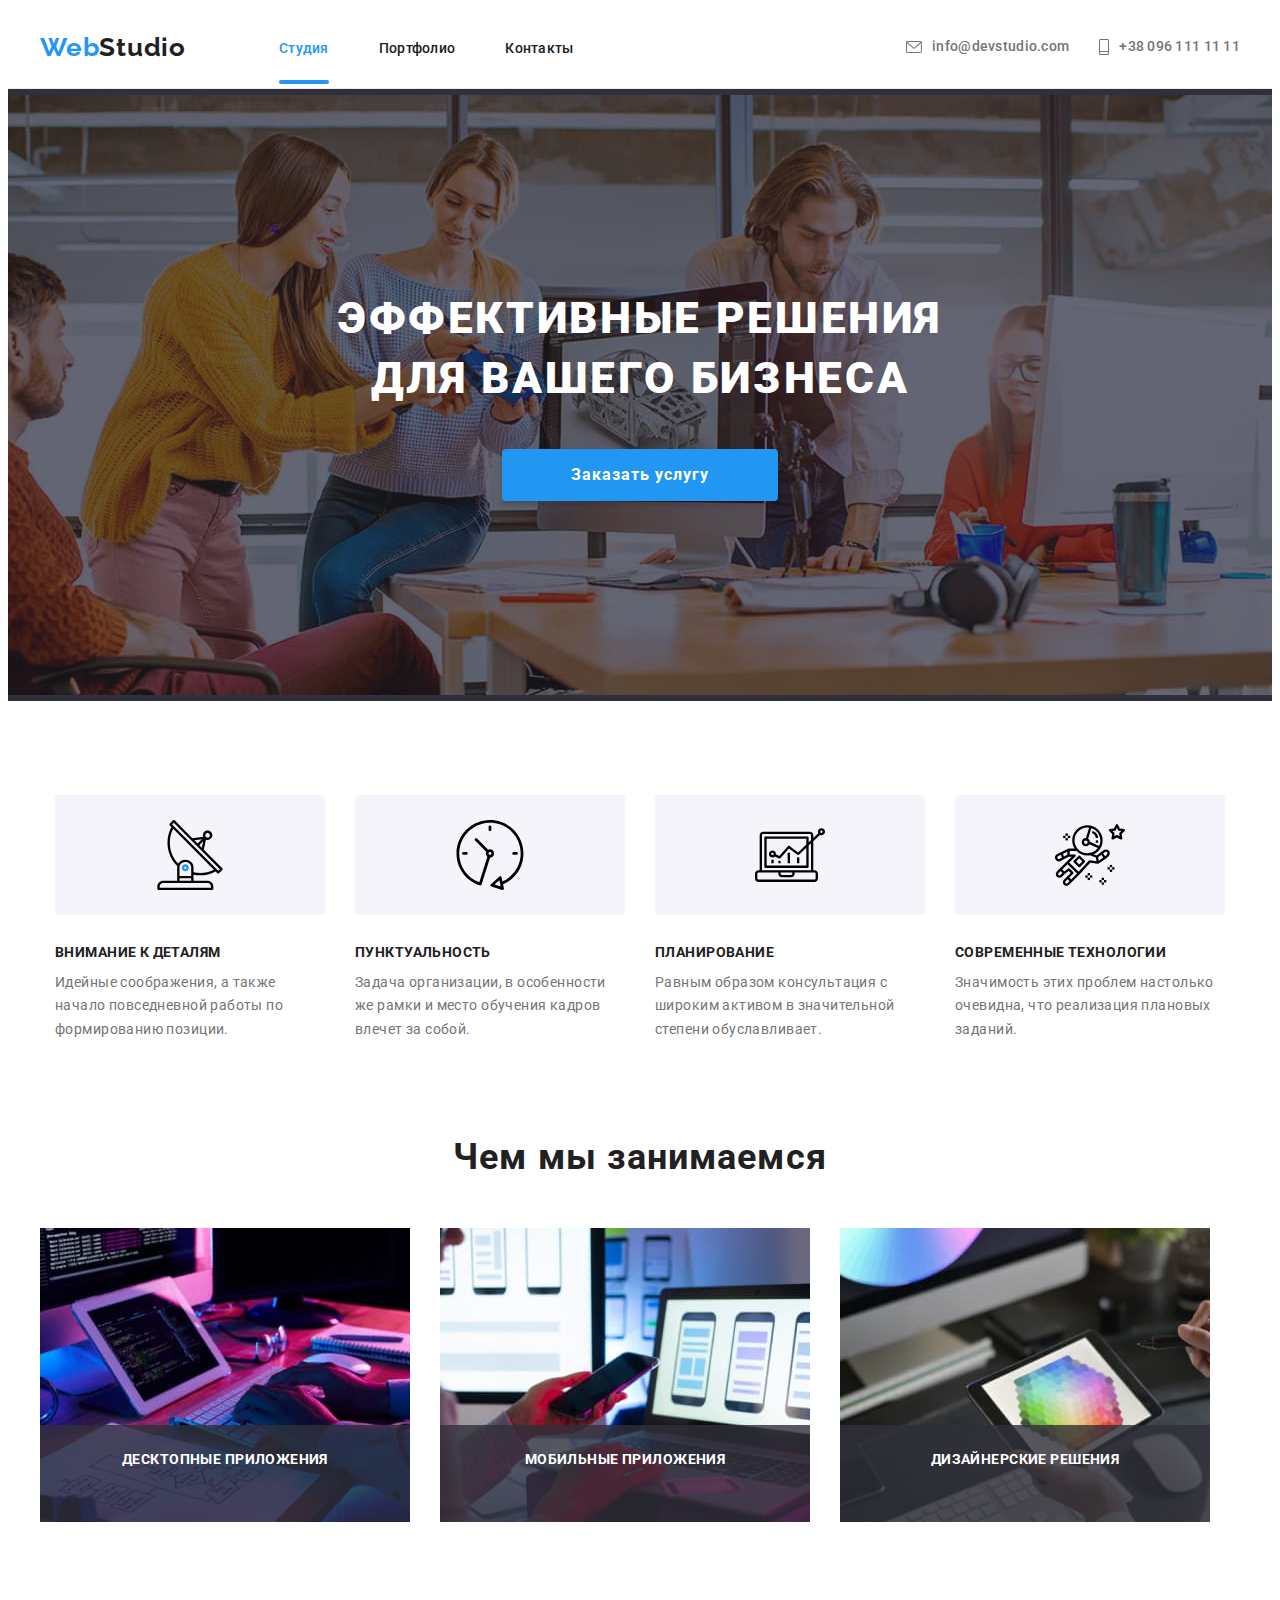
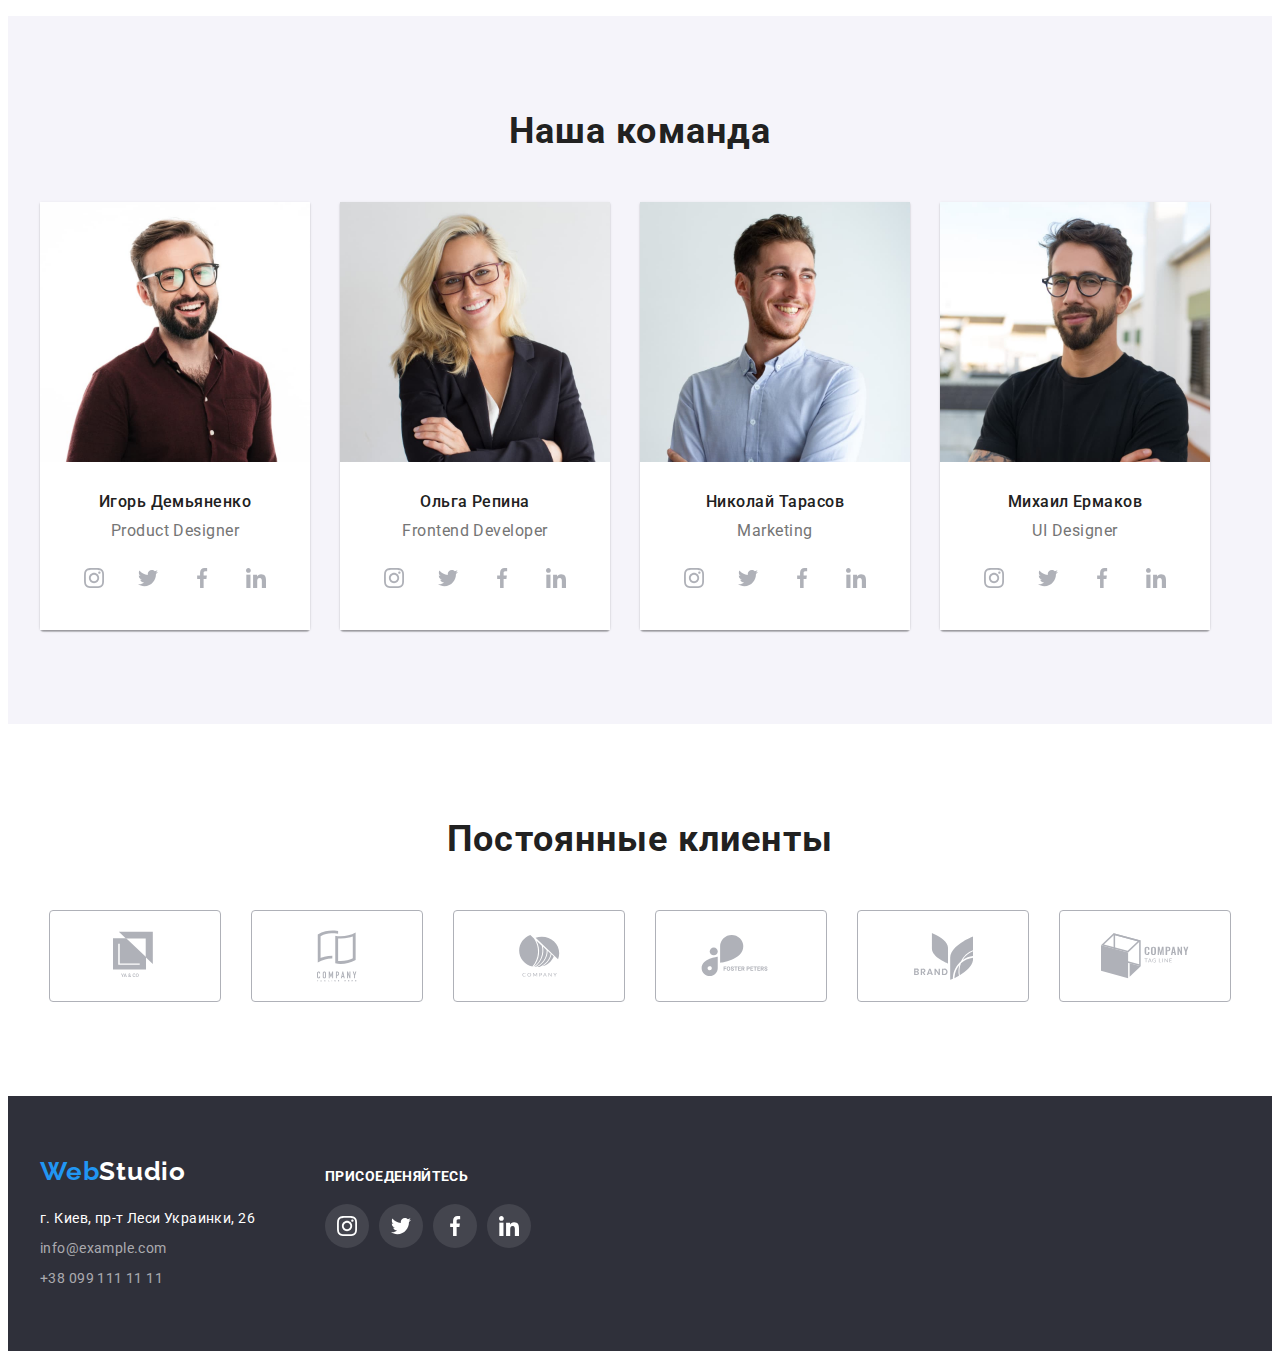
==== index.html @ 34ec6aef "goit-markup-hw-06" ====
<!DOCTYPE html>
<html lang="ru">
<head>
    <meta charset="UTF-8">
    <meta http-equiv="X-UA-Compatible" content="IE=edge">
    <meta name="viewport" content="width=device-width, initial-scale=1.0">
    <title lang="en">WebStudio</title>
    <link rel="stylesheet" href="https://cdnjs.cloudflare.com/ajax/libs/modern-normalize/1.0.0/modern-normalize.min.css" integrity="sha512-ISS7cAi1PEhQ8jnbJpJZMd29NlhNj4AWYyLOSp2CE/CsHxTCu+r+t0D2yoJudVrd0/8fTVPUVDzY5Tvli75u/g==" crossorigin="anonymous" />
    <link rel="preconnect" href="https://fonts.gstatic.com">
    <link href="https://fonts.googleapis.com/css2?family=Raleway:wght@700&family=Roboto:wght@400;500;700;900&display=swap" rel="stylesheet">
    <link rel="stylesheet" href="https://cdnjs.cloudflare.com/ajax/libs/animate.css/4.1.1/animate.min.css"/>
    <link rel="stylesheet" href="./css/style-html.css">
</head>
<body>
    
    <header class="header">
        <!--Навигацыя-->
        <div class="container">
            <nav class="nav">
                <a class="logo link animate__heartBeat" href="index.html" lang="en">Web<span class="logo-word-top">Studio</span></a>
                <ul class="nav-list list">
                    <li class="nav-list-title">
                        <a class="header-nav-link link " href="index.html"><span class="nav-link-word header-nav-page">Студия</span></a>
                    </li>
                    <li class="nav-list-title">
                        <a class="header-nav-link link " href="portfolio.html">Портфолио</a>
                    </li>
                    <li class="nav-list-title">
                        <a class="header-nav-link link " href="contakt.html">Контакты</a>
                    </li>           
                </ul>
            </nav>
            <ul class="header-contakt-list list">
                <li class="header-contakt">
                    <a class="header-contakt-link link" href="mail:info@devstudio.com">
                        <svg width="16" height="12" class="headet-contakt-icon">
                            <use href="./img/sprite.svg#icon-mail"></use>
                        </svg> info@devstudio.com
                    </a>
                    
                </li>
                <li class="header-contakt">
                    <a class="header-contakt-link link" href="tel:+380961111111">
                        <svg width="10" height="16" class="headet-contakt-icon" >
                            <use href="./img/sprite.svg#icon-tel"></use>
                        </svg> +38 096 111 11 11
                    </a>
                </li>
            </ul>  
        </div>
    </header>
    <main>
        <!--HERO-->
        <section class="hero-section background-img">
            <div class="container ">
                <h1 class="hero-section-text">Эффективные решения для вашего бизнеса</h1>
                <button type="button" data-modal-open class="hero-section-btn">
                   <span class="btn-texst">Заказать услугу</span> 
                </button>
            </div>
        </section>
            <!--Описание-->        
        <section class="description">
            <div class="container">
                <ul class="list-description list">
                    <li class="list-description-title">
                        <div class="list-description-icon">
                            <svg class="description-icon">
                                <use href="./img/sprite.svg#icon-antenna"></use>
                            </svg>
                        </div>
                        <h3 class="description-title">Внимание к деталям</h3>
                        <p class="description-text">Идейные соображения, а также начало повседневной работы по формированию позиции.</p>
                    </li>
                    <li class="list-description-title">
                        <div class="list-description-icon">
                            <svg class="description-icon">
                                <use href="./img/sprite.svg#icon-clock"></use>
                            </svg>
                        </div>
                        <h3 class="description-title">Пунктуальность</h3>
                        <p class="description-text">Задача организации, в особенности же рамки и место обучения кадров влечет за собой.</p>
                    </li>
                    <li class="list-description-title">
                        <div class="list-description-icon">
                            <svg class="description-icon">
                                <use href="./img/sprite.svg#icon-diagram">
                                </use>
                            </svg>
                        </div>
                        <h3 class="description-title">Планирование</h3>
                        <p class="description-text">Равным образом консультация с широким активом в значительной степени обуславливает.</p>
                    </li>
                    <li class="list-description-title">
                        <div class="list-description-icon">
                            <svg class="description-icon" >
                                <use href="./img/sprite.svg#icon-astronaut"></use>
                            </svg>
                        </div>
                        <h3 class="description-title">Современные технологии</h3>
                        <p class="description-text">Значимость этих проблем настолько очевидна, что реализация плановых заданий.</p>
                    </li>
                </ul>
            </div>    
       </section>
             <!--Чем мы занимаемся-->             
        <section class="uswork">
            <div class="container">
                <h2 class="uswork-title">Чем мы занимаемся</h2> 
                <ul class="uswork-list list">
                    <li class="uswork-img">
                        <img src="./img/picture/html.img/img-2.jpg" alt="робота с компютером" width="370" height="294">
                        <p class="uswork-img-text">
                            ДЕСКТОПНЫЕ ПРИЛОЖЕНИЯ
                        </p>
                    </li>
                    <li class="uswork-img">
                        <img src="./img/picture/html.img/img-1.jpg" alt="робота с телефоном" width="370" height="294">
                        <p class="uswork-img-text">
                            МОБИЛЬНЫЕ ПРИЛОЖЕНИЯ
                        </p>
                    </li>
                    <li class="uswork-img">
                        <img src="./img/picture/html.img/img.jpg" alt="робота с планшетом" width="370" height="294">
                        <p class="uswork-img-text">
                            ДИЗАЙНЕРСКИЕ РЕШЕНИЯ
                        </p>
                    </li>
                </ul>
            </div>   
        </section>
            <!--Наша команда-->        
        <section class="usteam">
            <div class="container">
                <h2 class="usteam-header">Наша команда</h2>
                <ul class="usteam-list list">
                    <li class="usteam-list-blok" >
                        <img class="usteam-img" src="./img/face/img.jpg" alt="Игорь Демьяненко" width="270" height="260">
                        <div class="usteam-list-item">
                            <h3 class="usteam-title">Игорь Демьяненко</h3>
                            <p class="usteam-text" lang="en">Product Designer</p>
                            <ul class="usteam-soctial list">
                                <il class="usteam-soctial-icon">
                                    <a class="soctial-icon-link link" href="" >
                                        <svg class="soctial-icon">
                                            <use href="./img/sprite.svg#icon-instagram"></use>
                                        </svg>
                                    </a>
                                </il>
                                <il class="usteam-soctial-icon">
                                    <a class="soctial-icon-link link" href="">
                                        <svg class="soctial-icon">
                                            <use href="./img/sprite.svg#icon-twitter"></use>
                                        </svg>
                                    </a>
                                </il>
                                <il class="usteam-soctial-icon">
                                    <a class="soctial-icon-link link" href="">
                                        <svg class="soctial-icon">
                                            <use href="./img/sprite.svg#icon-facebook"></use>
                                        </svg>
                                    </a>
                                </il>
                                <il class="usteam-soctial-icon">
                                    <a class="soctial-icon-link link" href="">
                                        <svg class="soctial-icon">
                                            <use href="./img/sprite.svg#icon-linkedin"></use>
                                        </svg>
                                    </a>
                                </il>
                            </ul>
                        </div>
                    </li>
                    <li class="usteam-list-blok">
                        <img class="usteam-img" src="./img/face/img-1.jpg" alt="Ольга Репина" width="270" height="260">
                        <div class="usteam-list-item">
                            <h3 class="usteam-title">Ольга Репина</h3>
                            <p class="usteam-text" lang="en">Frontend Developer</p>
                            <ul class="usteam-soctial list">
                                <il class="usteam-soctial-icon">
                                    <a class="soctial-icon-link link" href="" >
                                        <svg class="soctial-icon">
                                            <use href="./img/sprite.svg#icon-instagram"></use>
                                        </svg>
                                    </a>
                                </il>
                                <il class="usteam-soctial-icon">
                                    <a class="soctial-icon-link link" href="">
                                        <svg class="soctial-icon">
                                            <use href="./img/sprite.svg#icon-twitter"></use>
                                        </svg>
                                    </a>
                                </il>
                                <il class="usteam-soctial-icon">
                                    <a class="soctial-icon-link link" href="">
                                        <svg class="soctial-icon">
                                            <use href="./img/sprite.svg#icon-facebook"></use>
                                        </svg>
                                    </a>
                                </il>
                                <il class="usteam-soctial-icon">
                                    <a class="soctial-icon-link link" href="">
                                        <svg class="soctial-icon">
                                            <use href="./img/sprite.svg#icon-linkedin"></use>
                                        </svg>
                                    </a>
                                </il>
                            </ul>
                        </div>
                    </li>
                    <li class="usteam-list-blok">
                        <img class="usteam-img" src="./img/face/img-2.jpg" alt="Николай Тарасов" width="270" height="260">
                        <div class="usteam-list-item">
                            <h3 class="usteam-title">Николай Тарасов</h3>
                            <p class="usteam-text" lang="en">Marketing</p>
                            <ul class="usteam-soctial list">
                                <il class="usteam-soctial-icon">
                                    <a class="soctial-icon-link link" href="" >
                                        <svg class="soctial-icon">
                                            <use href="./img/sprite.svg#icon-instagram"></use>
                                        </svg>
                                    </a>
                                </il>
                                <il class="usteam-soctial-icon">
                                    <a class="soctial-icon-link link" href="">
                                        <svg class="soctial-icon">
                                            <use href="./img/sprite.svg#icon-twitter"></use>
                                        </svg>
                                    </a>
                                </il>
                                <il class="usteam-soctial-icon">
                                    <a class="soctial-icon-link link" href="">
                                        <svg class="soctial-icon">
                                            <use href="./img/sprite.svg#icon-facebook"></use>
                                        </svg>
                                    </a>
                                </il>
                                <il class="usteam-soctial-icon">
                                    <a class="soctial-icon-link link" href="">
                                        <svg class="soctial-icon">
                                            <use href="./img/sprite.svg#icon-linkedin"></use>
                                        </svg>
                                    </a>
                                </il>
                            </ul>
                        </div>
                    </li>
                    <li class="usteam-list-blok">
                        <img class="usteam-img" src="./img/face/img-3.jpg" alt="Михаил Ермаков" width="270" height="260">
                        <div class="usteam-list-item">
                            <h3 class="usteam-title">Михаил Ермаков</h3>
                            <p class="usteam-text" lang="en">UI Designer</p>
                           <ul class="usteam-soctial list">
                            <il class="usteam-soctial-icon">
                                <a class="soctial-icon-link link" href="" >
                                    <svg class="soctial-icon">
                                        <use href="./img/sprite.svg#icon-instagram"></use>
                                    </svg>
                                </a>
                            </il>
                            <il class="usteam-soctial-icon">
                                <a class="soctial-icon-link link" href="">
                                    <svg class="soctial-icon">
                                        <use href="./img/sprite.svg#icon-twitter"></use>
                                    </svg>
                                </a>
                            </il>
                            <il class="usteam-soctial-icon">
                                <a class="soctial-icon-link link" href="">
                                    <svg class="soctial-icon">
                                        <use href="./img/sprite.svg#icon-facebook"></use>
                                    </svg>
                                </a>
                            </il>
                            <il class="usteam-soctial-icon">
                                <a class="soctial-icon-link link" href="">
                                    <svg class="soctial-icon">
                                        <use href="./img/sprite.svg#icon-linkedin"></use>
                                    </svg>
                                </a>
                            </il>
                           </ul>
                        </div>
                    </li>
                    
                </ul>
            </div>
        </section>
        <!--Клиенты-->  
        <section class="clients">
            <div class="container">
                <h2 class="clients-header">
                    Постоянные клиенты
                </h2>
                <ul class="clients-list list">
                    <li class="clients-list-item">
                        <a href="" class="clients-list-link link">
                            <svg class="clients-icon" width="44" height="50" >
                                <use href="./img/sprite.svg#icon-logo-1"></use>
                            </svg>
                        </a>
                    </li>
                    <li class="clients-list-item">
                        <a href="" class="clients-list-link link">
                            <svg class="clients-icon" width="40" height="52">
                                <use href="./img/sprite.svg#icon-logo-2"></use>
                            </svg>
                        </a>
                    </li>
                    <li class="clients-list-item">
                        <a href="" class="clients-list-link link">
                            <svg class="clients-icon" width="41" height="42">
                                <use href="./img/sprite.svg#icon-logo-3"></use>
                            </svg>
                        </a>
                    </li>
                    <li class="clients-list-item">
                        <a href="" class="clients-list-link link">
                            <svg class="clients-icon" width="80" height="42">
                                <use href="./img/sprite.svg#icon-logo-4"></use>
                            </svg>
                        </a>
                    </li>
                    <li class="clients-list-item">
                        <a href="" class="clients-list-link link">
                            <svg class="clients-icon" width="59" height="47">
                                <use href="./img/sprite.svg#icon-logo-5" ></use>
                            </svg>
                        </a>
                    </li>
                    <li class="clients-list-item">
                        <a href="" class="clients-list-link link">
                            <svg class="clients-icon" width="88" height="46">
                                <use href="./img/sprite.svg#icon-logo-6" ></use>
                            </svg>
                        </a>
                    </li>
                </ul>
            </div>
        </section>
    </main>  
        <footer class="footer">
            <!--Контактная информация--> 
            <div class="container">
                <div>
                    <ul class="footer-list list">
                        <li class="footer-list-title"><a class="logo link" href="index.html" lang="en">Web<span class="logo-word-bottom">Studio</span></a></li>
                        <li class="footer-list-title"><address class="address">
                            <ul class="address-list list">
                                <li class="address-list-title"><a class="address-list-map link" href="https://goo.gl/maps/AxaxYYh6LcKhHVf57" target="_blank" rel="noopener noreferrer">г. Киев, пр-т Леси Украинки, 26</a></li>
                                <li class="address-list-title"><a class="address-list-link link" href="mail:info@example.com">info@example.com</a></li>
                                <li class="address-list-title"><a class="address-list-link link" href="tel:+380991111111">+38 099 111 11 11</a></li>
                            </ul>
                        </address></li>
                    </ul> 
                </div>
            
                <div class="footer-social">
                    <h3 class="footer-social-text">
                        ПРИСОЕДЕНЯЙТЕСЬ
                    </h3>
                    <ul class="footer-social-list list">
                        <li class="footer-social-title">
                            <a href="" class="footer-icon link">
                                <svg class="footer-social-icon">
                                    <use href="./img/sprite.svg#icon-instagram"></use>
                                </svg>
                            </a>
                        </li>
                        <li class="footer-social-title">
                            <a href="" class="footer-icon link">
                                <svg class="footer-social-icon">
                                    <use href="./img/sprite.svg#icon-twitter"></use>
                                </svg>
                            </a>
                        </li>
                        <li class="footer-social-title">
                            <a href="" class="footer-icon link">
                                <svg class="footer-social-icon">
                                    <use href="./img/sprite.svg#icon-facebook"></use>
                                </svg>
                            </a>
                        </li>
                        <li class="footer-social-title">
                            <a href="" class="footer-icon link">
                                <svg class="footer-social-icon">
                                    <use href="./img/sprite.svg#icon-linkedin"> </use>
                                </svg>
                            </a>
                        </li>
                    </ul>
                </div>
            </div>
        </footer>
        <div class="backdrop is-hidden" data-modal>
            <div class="model">
                <button type="button" data-modal-close class="btn-close-model">
                    <svg class="btn-close-icon" width="18" height="18">
                        <use href="./img/sprite.svg#icon-close-black-btn"></use>
                    </svg>
                </button>
                <form action="" novalidate autocapitalize="no">
                    <p class="model-text">Оставьте свои данные, мы вам перезвоним</p>
                    <label class="from-label" for="">
                        Имя
                        <input class="from-input-box" type="name">
                    </label>
                    <label class="from-label" for="">
                        Телефон
                        <input class="from-input-box" type="tel">
                    </label>
                    <label class="from-label" for="">
                        Почта
                        <input class="from-input-box" type="email">
                    </label>
                    <label class="from-label" for="">
                        Комментарий
                        <textarea class="from-input-box" width="448" name="" id="" rows="10" placeholder="Введите текст"></textarea>
                    </label>
                    <label class="from-label from-label-input" for="">
                        <input class="from-input-box" type="checkbox">Соглашаюсь с рассылкой и принимаю <a href="">Условия договора</a>
                    </label>
                    <button type="submit" class="model-btn-push">Отправить</button>
                </form>
            </div>
        </div>  
        <script src="./js/model.js"></script>
        
</body>
</html>
---- css/style-html.css ----
:root {
    --main-font: 'Roboto', sans-serif;
    --secondary-font: 'Raleway', sans-serif;
    --accent-color: #2196F3;
    --text-color:#212121;
    --title-color:#FFFFFF;
    --background-color: #F5F4FA;
    --section-pt-pb: 94px;
    --section-mr: 30px;
}

h1,
h2,
h3,
h4,
h5,
h6,
p{
    margin:0;
}

ul,
ol
{
    margin: 0;
    padding: 0;
}

img{
    display: block;
}

body {
    font-family: var(--main-font);
}

.list {
    list-style: none;
}

.link {
    text-decoration: none;
}


.logo {
    font-family: var(--secondary-font);
    font-weight: 700;
    font-size: 26px;
    line-height: 1.19;
    letter-spacing: 0.03em;

    color: var(--accent-color);
}

.visually-hidden {
    position: absolute !important;
    clip: rect(1px 1px 1px 1px); /* IE6, IE7 */
    clip: rect(1px, 1px, 1px, 1px);
    padding: 0 !important;
    border: 0 !important;
    height: 1px !important;
    width: 1px !important;
    overflow: hidden;
  }

.container{
    width: 1200px;
    margin: 0 auto;
    padding-left: 15px;
    padding-right: 15px; 
}

/* _______________header_______________ */

.header{
    position: sticky;
    top: 0;
    background-color: var(--title-color);
    border-bottom: 1px solid #ECECEC;
    z-index: 1000;
}

.header .container{
    display: flex;
    align-items: center;
    padding-bottom: 25px;
    padding-left: 15px;
    padding-top: 24px;
    
}

.nav{
    display: flex;
    align-items: center;
}

.header .logo{
    margin-right: 93px;

}

.logo-word-top{
    color: var(--text-color);
}

.nav-list-title:not(:last-child){
    margin-right: 50px;
}

.nav-list{
    display: flex;
}

.header-nav-link {
    
    font-weight: 500;
    font-size: 14px;
    line-height: 1.14;
    letter-spacing: 0.02em;
    position: relative;
    color: var(--text-color);
    transition: color 250ms cubic-bezier(0.4, 0, 0.2, 1);
}

.header-nav-link:hover,
.header-nav-link:focus{
    color: var(--accent-color);
}

.nav-link-word::after{
    content: "";
    position: absolute;
    display: block;
    background: #2196F3;
    border-radius: 2px;
    width: 100%;
    height: 4px;
    top: 250%;
  
}

.nav-link-word{
    color: var(--accent-color);
    
}

.header-contakt-list{
    display: flex;
    align-items: center;
    margin-left: auto;
    
}

.header-contakt-link:hover,
.header-contakt-link:focus{
    color: var(--accent-color);
}

.header-contakt:not(:last-child){
    margin-right: 30px;
}

.header-contakt-list:not(:last-child){
    margin-left: 305px;   
}

.header-contakt-link{
    font-weight: 500;
    display: flex;
    align-items: center;
    font-size: 14px;
    line-height: 1.14;
    letter-spacing: 0.02em;
    
    color: #757575;
    transition: color 250ms cubic-bezier(0.4, 0, 0.2, 1);
}

.headet-contakt-icon{
    margin-right: 10px;
    fill: currentColor;
}

/* _______________end header_______________ */

/* ___________________Студия__________________ */

/* _______________HERO_______________ */
.hero-section{
    background: #2F303A;
    padding-top: 200px;
    padding-bottom: 200px;

    background-image: linear-gradient(
        rgba(47, 48, 58, 0.4),
        rgba(47, 48, 58, 0.4)), 
    url(../img/picture/html.img/background/Img.jpg);
    background-repeat: no-repeat;
    background-position: center;
}

.hero-section .container{
    display: flex;
    flex-direction: column;
    align-items: center;
    
}

.hero-section-text{
    width: 696px;
    left: 452px;
    top: 280px;
    font-weight: 900;
    font-size: 44px;
    line-height: 1.36;
    text-align: center;
    letter-spacing: 0.06em;
    text-transform: uppercase;

    color: var(--title-color);
}

.hero-section-btn{
    margin-top: 40px;

    border: none;
    font-family: var(--main-font);
    font-weight: 700;
    font-size: 16px;
    line-height: 1.875;
    display: flex;
    align-items: center;
    text-align: center;
    letter-spacing: 0.06em;
    cursor: pointer;

    color: var(--title-color);
    background-color: var(--accent-color);
    box-shadow: 0px 4px 4px rgba(0, 0, 0, 0.15);
    border-radius: 4px;
}

.hero-section-btn .btn-texst{
    min-width: 200px;
    padding: 10px 32px;
}

/* _______________END HERO_______________ */

/* _______________description_______________ */

.description{
    padding-top : var(--section-pt-pb);
    padding-bottom: var(--section-pt-pb);
}

.list-description{
    display: flex ;
    align-items: center;
    justify-content: center;
}

.list-description-title:not(:last-child){
    margin-right: var(--section-mr);
}

.list-description-title{
    width: 270px;
}

.list-description-icon{
    background: #F5F4FA;
    border-radius: 4px;
    margin-bottom: var(--section-mr);
    height: 120px;
    display: flex;
    align-items: center;
    justify-content: center;
}

.description-icon{
    width: 70px;
    height: 70px;
}

.description-title{
    margin-bottom: 10px;
    font-weight: 700;
    font-size: 14px;
    line-height: 1.14;
    letter-spacing: 0.03em;
    text-transform: uppercase;

    color: var(--text-color);
}

.description-text{
    font-weight: 400;
    font-size: 14px;
    line-height: 1.7;
    letter-spacing: 0.03em;

    color: #757575;
}
/* _______________end description_______________ */

/* _______________us work_______________ */

.uswork{
    padding-bottom : var(--section-pt-pb);
}

.uswork-title{
    font-weight: 700;
    font-size: 36px;
    line-height: 1.17;
    text-align: center;
    letter-spacing: 0.03em;
    margin-bottom: 50px;

    color: var(--text-color);
}

.uswork-list{
    display: flex ;
    align-items: center;
    
    
}

.uswork-img-text{
    position: absolute;
    bottom: 0;
    left: 0;
    font-family: var(--main-font);
    font-weight: 700;
    font-size: 14px;
    line-height: 1.14;
    text-align: center;
    letter-spacing: 0.03em;
    text-transform: uppercase;

    color: #FFFFFF;
    background: rgba(47, 48, 58, 0.8);
    width: 370px;
    height: 70px;
    padding-top: 27px;
}

.uswork-img{
    position: relative;}

.uswork-img:not(:last-child){
    margin-right: var(--section-mr);
}

/* _______________end us work_______________ */

/* _______________us team_______________ */

.usteam{
    background: var(--background-color);
    padding-top : var(--section-pt-pb);  
    padding-bottom: var(--section-pt-pb);
}

.usteam-list{
    display: flex;
    margin: -30px 0 0 0;
}

.usteam-list-blok{
    margin: var(--section-mr) var(--section-mr) 0 0;
    box-shadow: 0px 1px 3px rgba(0, 0, 0, 0.12), 0px 1px 1px rgba(0, 0, 0, 0.14), 0px 2px 1px rgba(0, 0, 0, 0.2);
    border-radius: 0px 0px 4px 4px;
    flex-basis: calc(100% / 4 - 30px);
}

.usteam-list-blok:not(:last-child) {
    margin-right: 30px;
  }


.usteam-header{
    margin-bottom: 50px;
    font-weight: 700;
    font-size: 36px;
    line-height: 1.17;
    text-align: center;
    letter-spacing: 0.03em;
    color: var(--text-color);
}

.usteam-list-item{
    padding: var(--section-mr) 0 var(--section-mr) 0 ;
    background: var(--title-color);
}

.usteam-title{
    margin-bottom: 10px;
    font-weight: 500;
    font-size: 16px;
    line-height: 1.19;
    text-align: center;
    letter-spacing: 0.03em;
    
    color: var(--text-color);

}

.usteam-text{
    font-weight: 400;
    font-size: 16px;
    line-height: 1.19;
    text-align: center;
    letter-spacing: 0.03em;
    margin-bottom: 16px;
    color: #757575;
}

.usteam-soctial{
    display: flex;
    justify-content: center;
}

.soctial-icon-link{
    display:flex;
    justify-content: center;
    align-items: center;
    width: 44px;
    height: 44px;
    border-radius: 50%;
    fill: #AFB1B8;

    transition: background-color 250ms cubic-bezier(0.4, 0, 0.2, 1), 
    fill 250ms cubic-bezier(0.4, 0, 0.2, 1);
}

.soctial-icon-link:hover ,
.soctial-icon-link:focus {
    fill: var(--title-color);
    background-color: var(--accent-color);
}
.usteam-soctial-icon:not(:last-child) {
    margin-right: 10px;
}

.soctial-icon{
    
    width: 20px;
    height: 20px;
}

/* _______________end us team_______________ */

/* _______________clients_______________ */

.clients{
    padding-top : var(--section-pt-pb);
    padding-bottom : var(--section-pt-pb);
}

.clients-header{
    font-family: var(--main-font);
    font-weight: 700;
    font-size: 36px;
    line-height: 42px;
    text-align: center;
    letter-spacing: 0.03em;
    margin-bottom: 50px;
    color: var(--text-color);
}

.clients-list{
    display: flex;
    justify-content: center;
}

.clients-list-link{
    display:flex;
    justify-content: center;
    align-items: center;
    fill: #AFB1B8;
    width: 170px;
    height: 90px;
    border-radius: 4px;
    border: 1px solid #afb1b8;

    transition: background-color 250ms cubic-bezier(0.4, 0, 0.2, 1), 
    fill 250ms cubic-bezier(0.4, 0, 0.2, 1);
}

.clients-list-item:not(:last-child) {
    margin-right: var(--section-mr);
}


.clients-list-link:hover,
.clients-list-link:focus{
    border-color: var(--accent-color);
    fill: var(--accent-color);
}

/* _______________end klients_______________ */

/* ___________________Студия__________________ */
/* ___________________Портфолио__________________ */

/* _______________price_______________ */

.section{
    padding-top : var(--section-pt-pb);
    padding-bottom: var(--section-pt-pb);  
}

.section .container{
    display: flex;
    flex-direction: column;
    align-items: center;

}


.price-button{
    display: flex;
    margin: 0 0 50px 0 ;
}

.button-list:hover,
.button-list:focus{
    color:var(--title-color);
    background-color: var(--accent-color);
    box-shadow: 0px 3px 1px rgba(0, 0, 0, 0.1), 0px 1px 2px rgba(0, 0, 0, 0.08), 0px 2px 2px rgba(0, 0, 0, 0.12);
    border-radius: 4px;
     
}

.price-button-list:not(:last-child){
    margin-right: 8px;
}

.button-list{
    font-family: var(--main-font);
    min-width: 73px;
    padding: 6px 22px;
    cursor: pointer;
    font-weight: 500;
    font-size: 16px;
    line-height: 1.6;
    text-align: center;
    letter-spacing: 0.03em;
    border: none;
    cursor: pointer;
    color: var(--text-color);
    background-color:var(--background-color);
    border-radius: 4px;

    transition: color 250ms cubic-bezier(0.4, 0, 0.2, 1),
    background-color 250ms cubic-bezier(0.4, 0, 0.2, 1),
    box-shadow 250ms cubic-bezier(0.4, 0, 0.2, 1),
    border-radius 250ms cubic-bezier(0.4, 0, 0.2, 1);
}

.price-img {
    display: flex;
    flex-wrap: wrap;
    margin: -30px 0 0 -30px;
    flex-basis: calc(100% / 3 - 30px);
}

.price-img-list{
    background: var(--title-color);
    width: 370px;
    height: 404px;
    border: 1px solid #EEEEEE;
    margin: var(--section-mr) 0 0 var(--section-mr);
    overflow: hidden;
    
}

.price-img-link-pic{
    width: 100%;
}

.price-list-title{
    padding: 20px 0 20px 24px;
}

.price-list-header{
    font-weight: 700;
    font-size: 18px;
    line-height: 2.25;
    letter-spacing: 0.06em;
    margin: 0 0 4px 0;

    color: var(--text-color);
}

.price-list-text{
    font-weight: 400;
    font-size: 16px;
    line-height: 1.875;
    letter-spacing: 0.03em;

    color: #757575;
    
}

.price-list-position{
    position: relative;
    display: flex;
    justify-content: center;
    align-items: center;
    overflow:hidden;
}

.price-img-link:hover .price-list-position-text,
.price-img-link:focus .price-list-position-text
{
    
    transform: translatey(0);


    transition: transform 250ms cubic-bezier(0.4, 0, 0.2, 1);
}

.price-list-position-text{
    font-family: var(--main-font);
    font-weight: 400;
    font-size: 18px;
    line-height: 1.55;
    Height:100%;
    padding: 63px 24px;
    transform: translatex(100%);
    overflow: auto;
    background: rgba(33, 150, 243, 0.9);

    color: #FFFFFF;
    position: absolute;
    transform: translatey(100%);
    
    
}


.price-img-list:hover ,
.price-img-list:focus{
    border: 1px solid #EEEEEE;
    box-sizing: border-box;
    box-shadow: 0px 1px 1px rgba(0, 0, 0, 0.12), 0px 4px 4px rgba(0, 0, 0, 0.06), 1px 4px 6px rgba(0, 0, 0, 0.16);

}

/* _______________end price_______________ */

/* ___________________Портфолио__________________ */

/* _______________footer_______________ */

.footer .container{
    display: flex;
    flex-direction: row;
    justify-content:flex-start;
    flex-wrap: nowrap;
}

.footer{
    padding-top : 60px;
    padding-bottom: 60px;
    background: #2F303A;
}

.logo-word-bottom{
    color: var(--title-color);
}

.address {
    font-style: normal;
}

.address-list-map{
    font-weight: 400;
    font-size: 14px;
    line-height: 1.7;
    letter-spacing: 0.03em;
    
    color: var(--title-color);
}

.address-list-link{
    font-weight: 400;
    font-size: 14px;
    line-height: 1.7;
    letter-spacing: 0.03em;
    
    color: rgba(255, 255, 255, 0.6);
}

.address-list-title:not(:last-child){
    margin-bottom: 6px;
}

.footer-list-title:not(:last-child){
    margin-bottom: 20px;
}

.footer-social{
    margin-left: 70px;
}

.footer-social-text{
    margin-bottom: 20px;
    margin-top: 12px;
    font-family: var(--main-font);
    font-weight: 700;
    font-size: 14px;
    line-height: 16px;
    letter-spacing: 0.03em;
    text-transform: uppercase;

    color: #FFFFFF;
}

.footer-social-list{
    display:flex;
    justify-content: center;
}

.footer-social-title:not(:last-child) {
    margin-right: 10px;
}


.footer-icon{
    display:flex;
    justify-content: center;
    align-items: center;
    width: 44px;
    height: 44px;
    border-radius: 50%;
    fill: var(--title-color);
    background-color: rgba(255, 255, 255, 0.1);

    transition: background-color 250ms cubic-bezier(0.4, 0, 0.2, 1);
}

.footer-icon:hover ,
.footer-icon:focus {
    background-color: var(--accent-color);
}

.footer-social-icon{
    width: 20px;
    height: 20px;
}

/* _______________end footer_______________ */

.backdrop{
    position: absolute;
    
    top: 0;
    left: 0;
    width: 100vw;
    height: 100vh;
    background: rgba(0, 0, 0, 0.2);
    transition: all 250ms;

}

.model{
   
    position: absolute;
    top: 50%;
    left: 50%;
    transform: translate(-50%, -50%);
    width: 528px;
    height: 581px;
    background-color: var(--title-color);
    z-index: 1001;
    box-shadow: 0px 1px 3px rgba(0, 0, 0, 0.12), 0px 1px 1px rgba(0, 0, 0, 0.14), 0px 2px 1px rgba(0, 0, 0, 0.2);
    border-radius: 4px;
}

.btn-close-model{
    border-radius: 50%;
    width: 30px;
    height: 30px;
    background:transparent;
    border: 1px solid rgba(0, 0, 0, 0.1);
    cursor: pointer;
    position: absolute;
    top: 8px;
    right: 8px;
    display: flex;
    justify-content: center;
    align-items: center;

}

.btn-close-model:focus,
.btn-close-model:hover{
    fill: var(--accent-color);
}

.is-hidden{
    opacity: 0;
    visibility: hidden;
    pointer-events: none;
}

.model{
    padding: 40px;
}

.model-btn-push{
    width: 200px;
    height: 50px;
    left: 700px;
    top: 712px;

    background: #2196F3;
    box-shadow: 0px 4px 4px rgba(0, 0, 0, 0.15);
    border-radius: 4px;
}

.from-label{
    display: flex;
    flex-direction: column;
    font-family: var(--main-font);
    font-weight: 400;
    font-size: 14px;
    line-height: 1.71;

    letter-spacing: 0.03em;

    color: #757575;
    
}

.from-input-box{
    border: 1px solid rgba(33, 33, 33, 0.2);
border-radius: 4px;
}

.from-label-input{
    display: flex;
    flex-direction: row;
    align-items: center;
    justify-content: center;
}

.model-text{
    font-family: var(--main-font);
    font-weight: 700;
    font-size: 20px;
    line-height: 1.15;
    text-align: center;
    letter-spacing: 0.03em;

    color: var(--text-color);
}
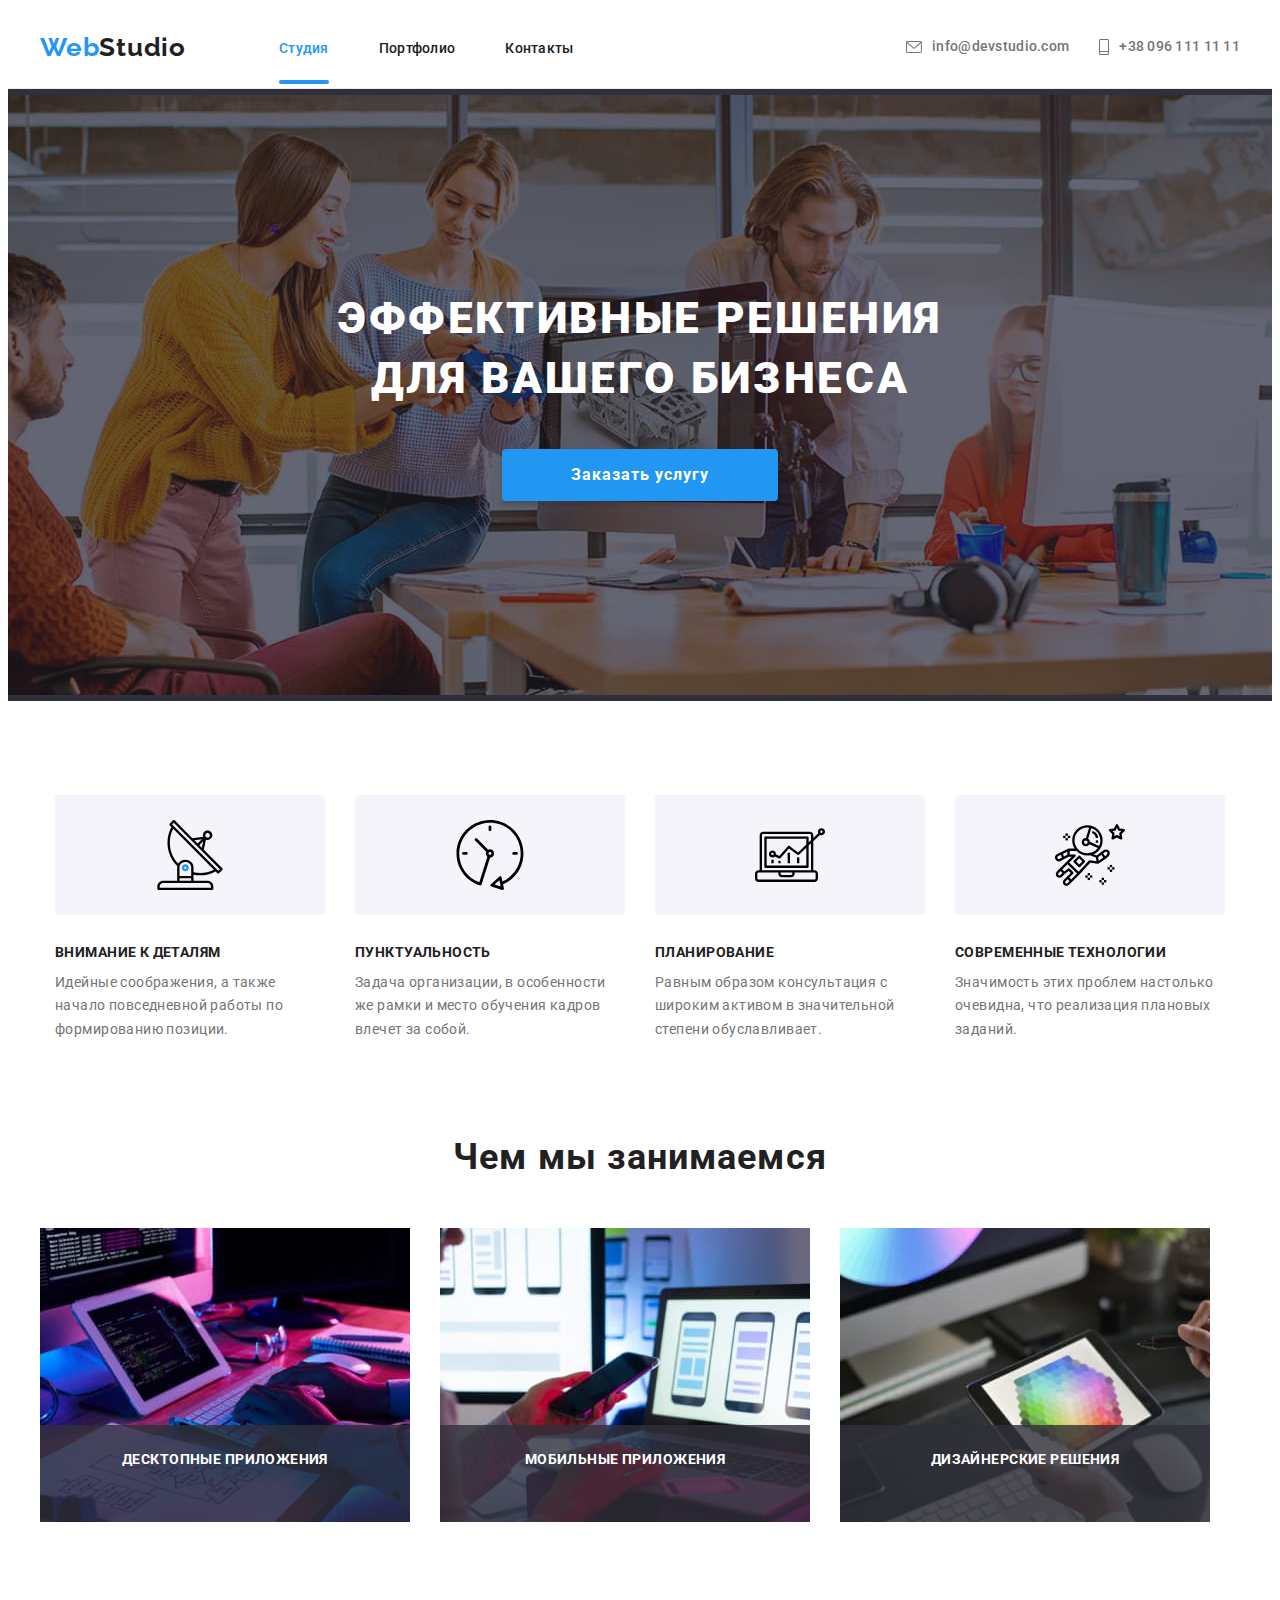
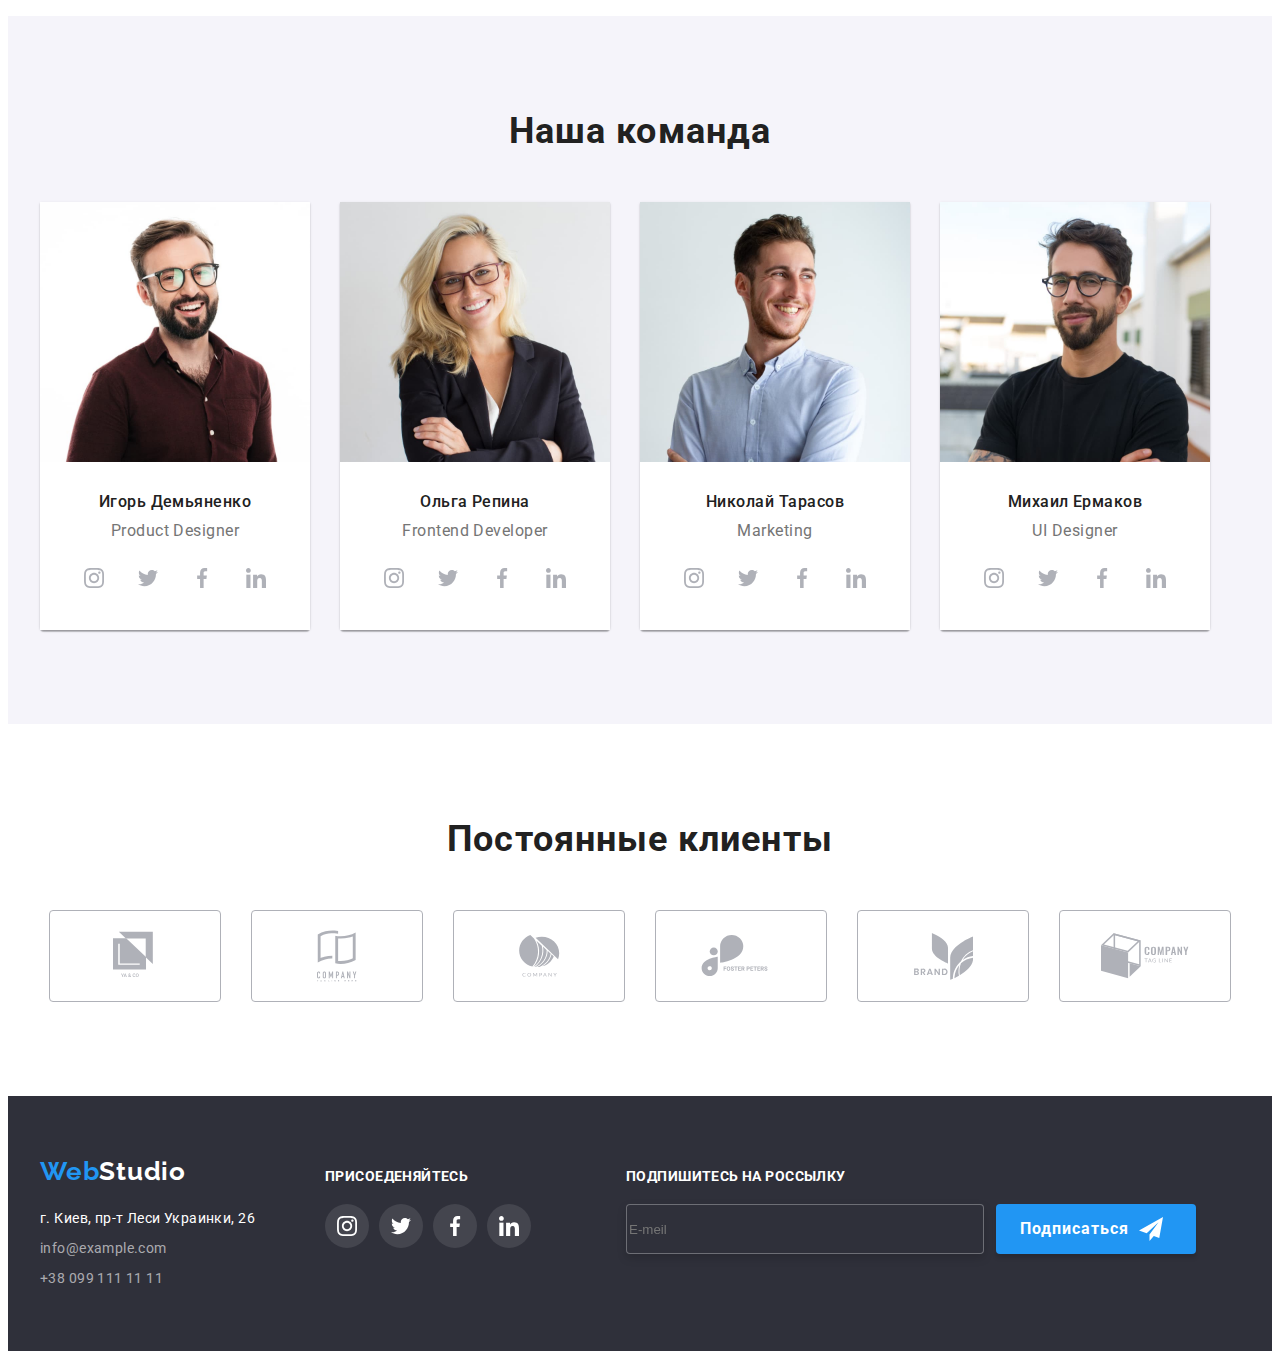
==== commit 09760c68: "goit-markup-hw-06" ====
--- a/index.html
+++ b/index.html
@@ -390,6 +390,20 @@
                         </li>
                     </ul>
                 </div>
+                <div class="footer-mailing">
+                    <p class="footer-mailing-header">ПОДПИШИТЕСЬ НА РОССЫЛКУ</p>
+                    <div class="footer-mailing-list">
+                        <form action="" >
+                            <input name="user-mail" type="mail" placeholder="E-meil" class="footer-mailing-mail">
+                        </form>
+                        <button type="submit" class="footer-mailing-btn">
+                            Подписаться
+                            <svg class="footer-mailing_btn-icon">
+                                <use href="./img/sprite.svg#icon-icon_meseng"></use>
+                            </svg>
+                        </button>
+                    </div>
+                </div>
             </div>
         </footer>
         <div class="backdrop is-hidden" data-modal>
--- a/css/style-html.css
+++ b/css/style-html.css
@@ -341,7 +341,7 @@
     letter-spacing: 0.03em;
     text-transform: uppercase;
 
-    color: #FFFFFF;
+    color: var(--title-color);
     background: rgba(47, 48, 58, 0.8);
     width: 370px;
     height: 70px;
@@ -636,7 +636,7 @@
     overflow: auto;
     background: rgba(33, 150, 243, 0.9);
 
-    color: #FFFFFF;
+    color: var(--title-color);
     position: absolute;
     transform: translatey(100%);
     
@@ -719,7 +719,7 @@
     letter-spacing: 0.03em;
     text-transform: uppercase;
 
-    color: #FFFFFF;
+    color: var(--title-color);
 }
 
 .footer-social-list{
@@ -753,6 +753,69 @@
 .footer-social-icon{
     width: 20px;
     height: 20px;
+}
+
+.footer-mailing-list{
+    display: flex;
+}
+
+.footer-mailing-header{
+    margin-bottom: 20px;
+    margin-top: 12px;
+    font-family: var(--main-font);
+    font-weight: 700;
+    font-size: 14px;
+    line-height: 16px;
+    letter-spacing: 0.03em;
+    text-transform: uppercase;
+
+    color: var(--title-color);
+}
+
+.footer-mailing{
+    margin-left: 95px;
+}
+
+.footer-mailing-mail{
+    border: 1px solid rgba(255, 255, 255, 0.3);
+    box-sizing: border-box;
+    filter: drop-shadow(0px 4px 4px rgba(0, 0, 0, 0.15));
+    border-radius: 4px;
+    width: 358px;
+height: 50px;
+left: 815px;
+top: 2785px;
+background: #2F303A;
+color: var(--title-color);
+}
+
+.footer-mailing-btn{
+    padding-left: 24px;
+    width: 200px;
+    height: 50px;
+    margin-left: 12px;
+    border: none;
+    font-family: var(--main-font);
+    font-weight: 700;
+    font-size: 16px;
+    line-height: 1.875;
+    display: flex;
+    align-items: center;
+    text-align: center;
+    letter-spacing: 0.06em;
+    cursor: pointer;
+
+    color: var(--title-color);
+    background-color: var(--accent-color);
+    box-shadow: 0px 4px 4px rgba(0, 0, 0, 0.15);
+    border-radius: 4px;
+}
+
+.footer-mailing_btn-icon{
+    width: 24px;
+    height: 24px;
+    fill:var(--title-color);
+    margin-left: 10px;
 }
 
 /* _______________end footer_______________ */
@@ -860,4 +923,5 @@
     letter-spacing: 0.03em;
 
     color: var(--text-color);
-}+}
+
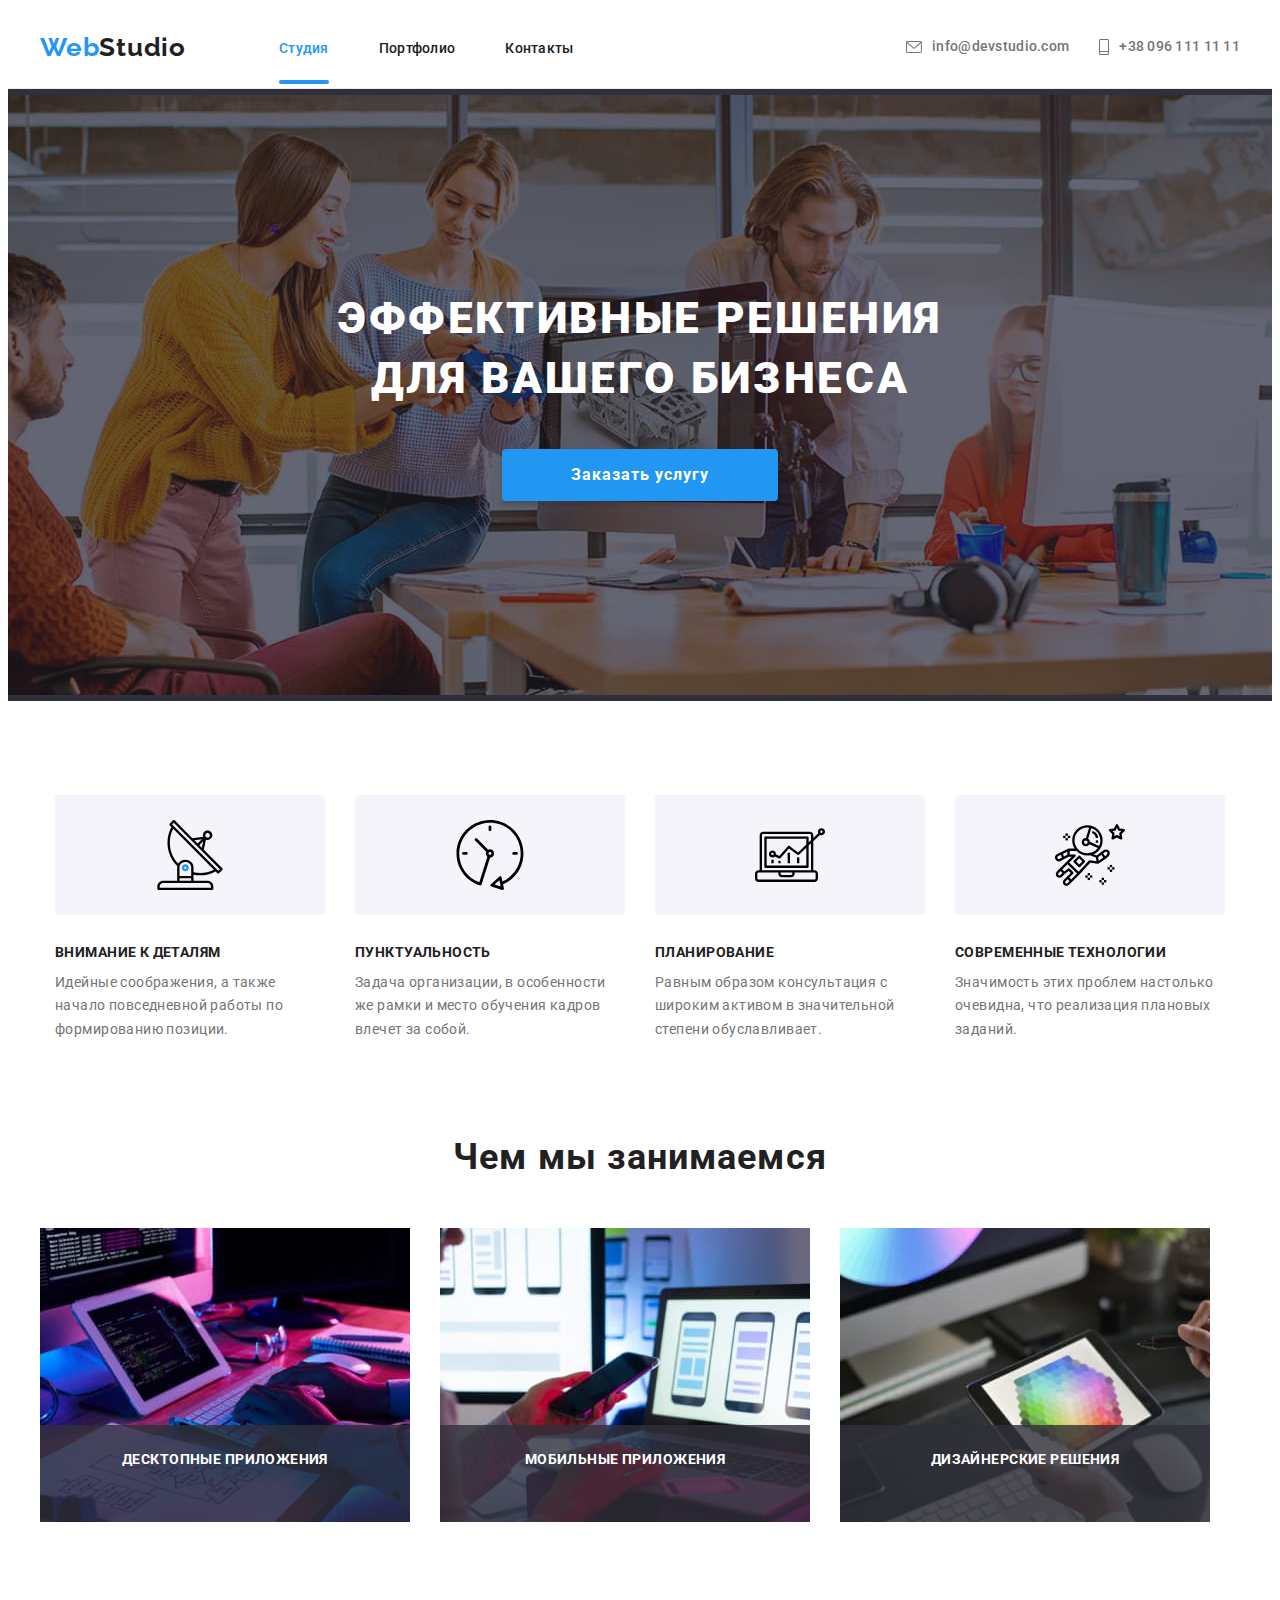
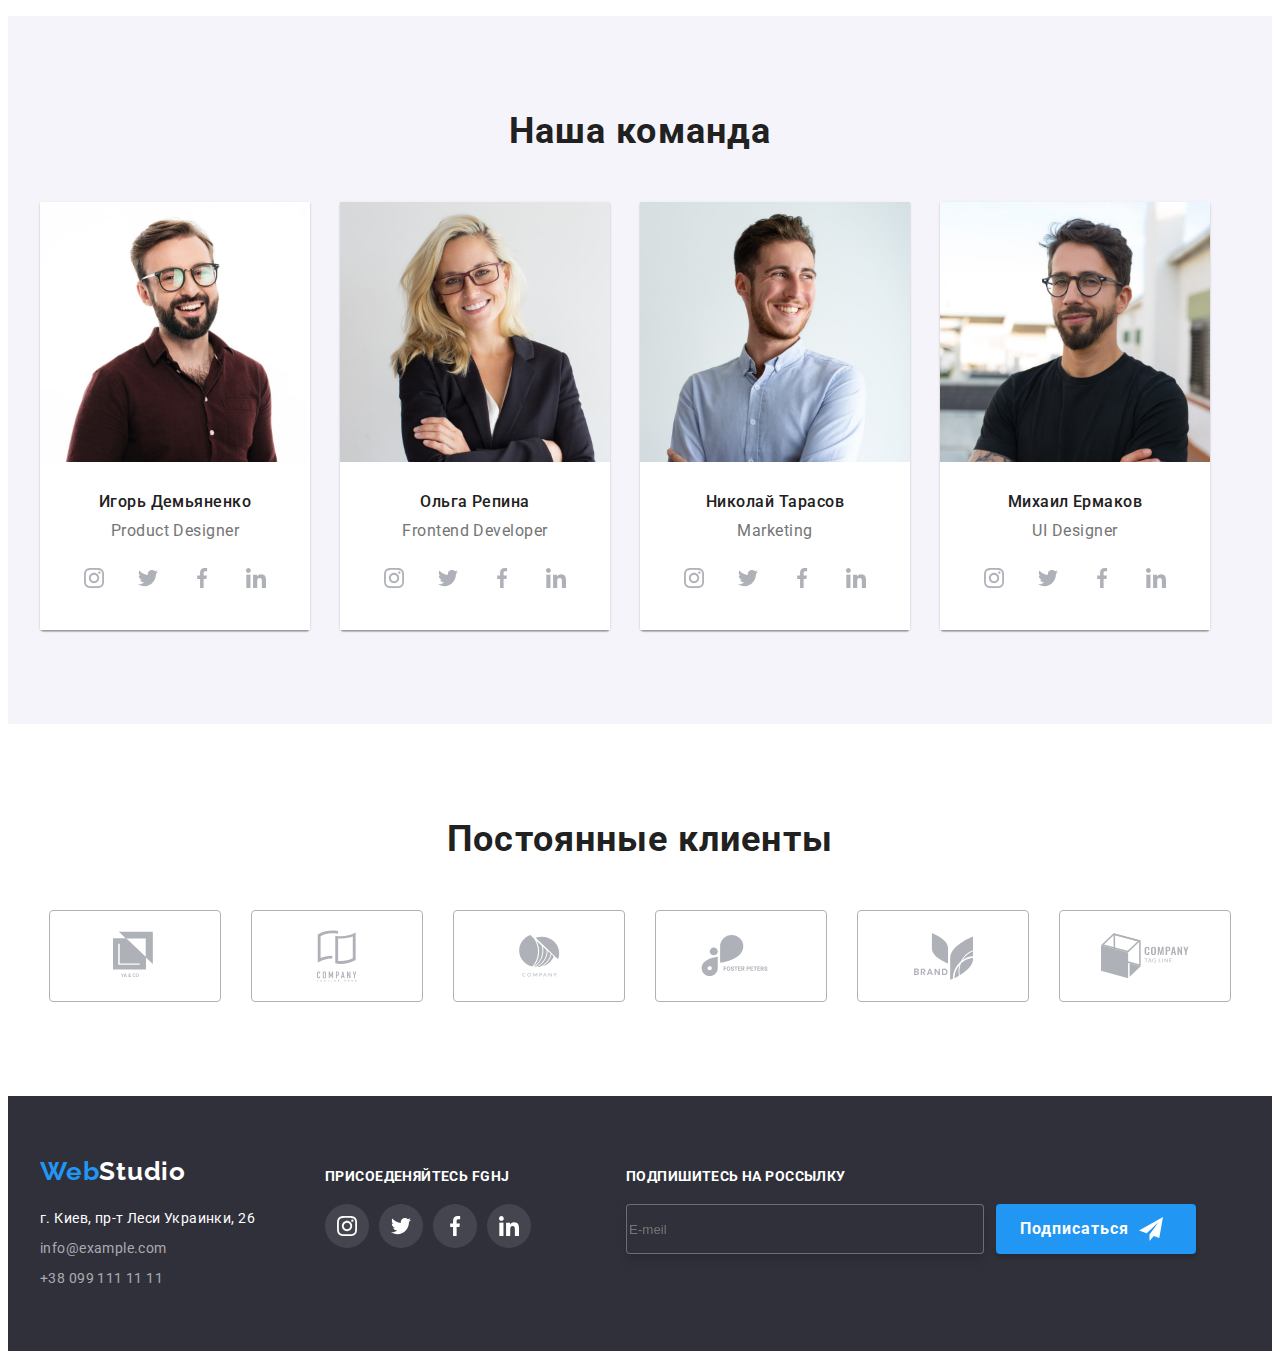
==== commit d1f16c24: "Update index.html" ====
--- a/index.html
+++ b/index.html
@@ -357,7 +357,7 @@
             
                 <div class="footer-social">
                     <h3 class="footer-social-text">
-                        ПРИСОЕДЕНЯЙТЕСЬ
+                        ПРИСОЕДЕНЯЙТЕСЬ fghj
                     </h3>
                     <ul class="footer-social-list list">
                         <li class="footer-social-title">
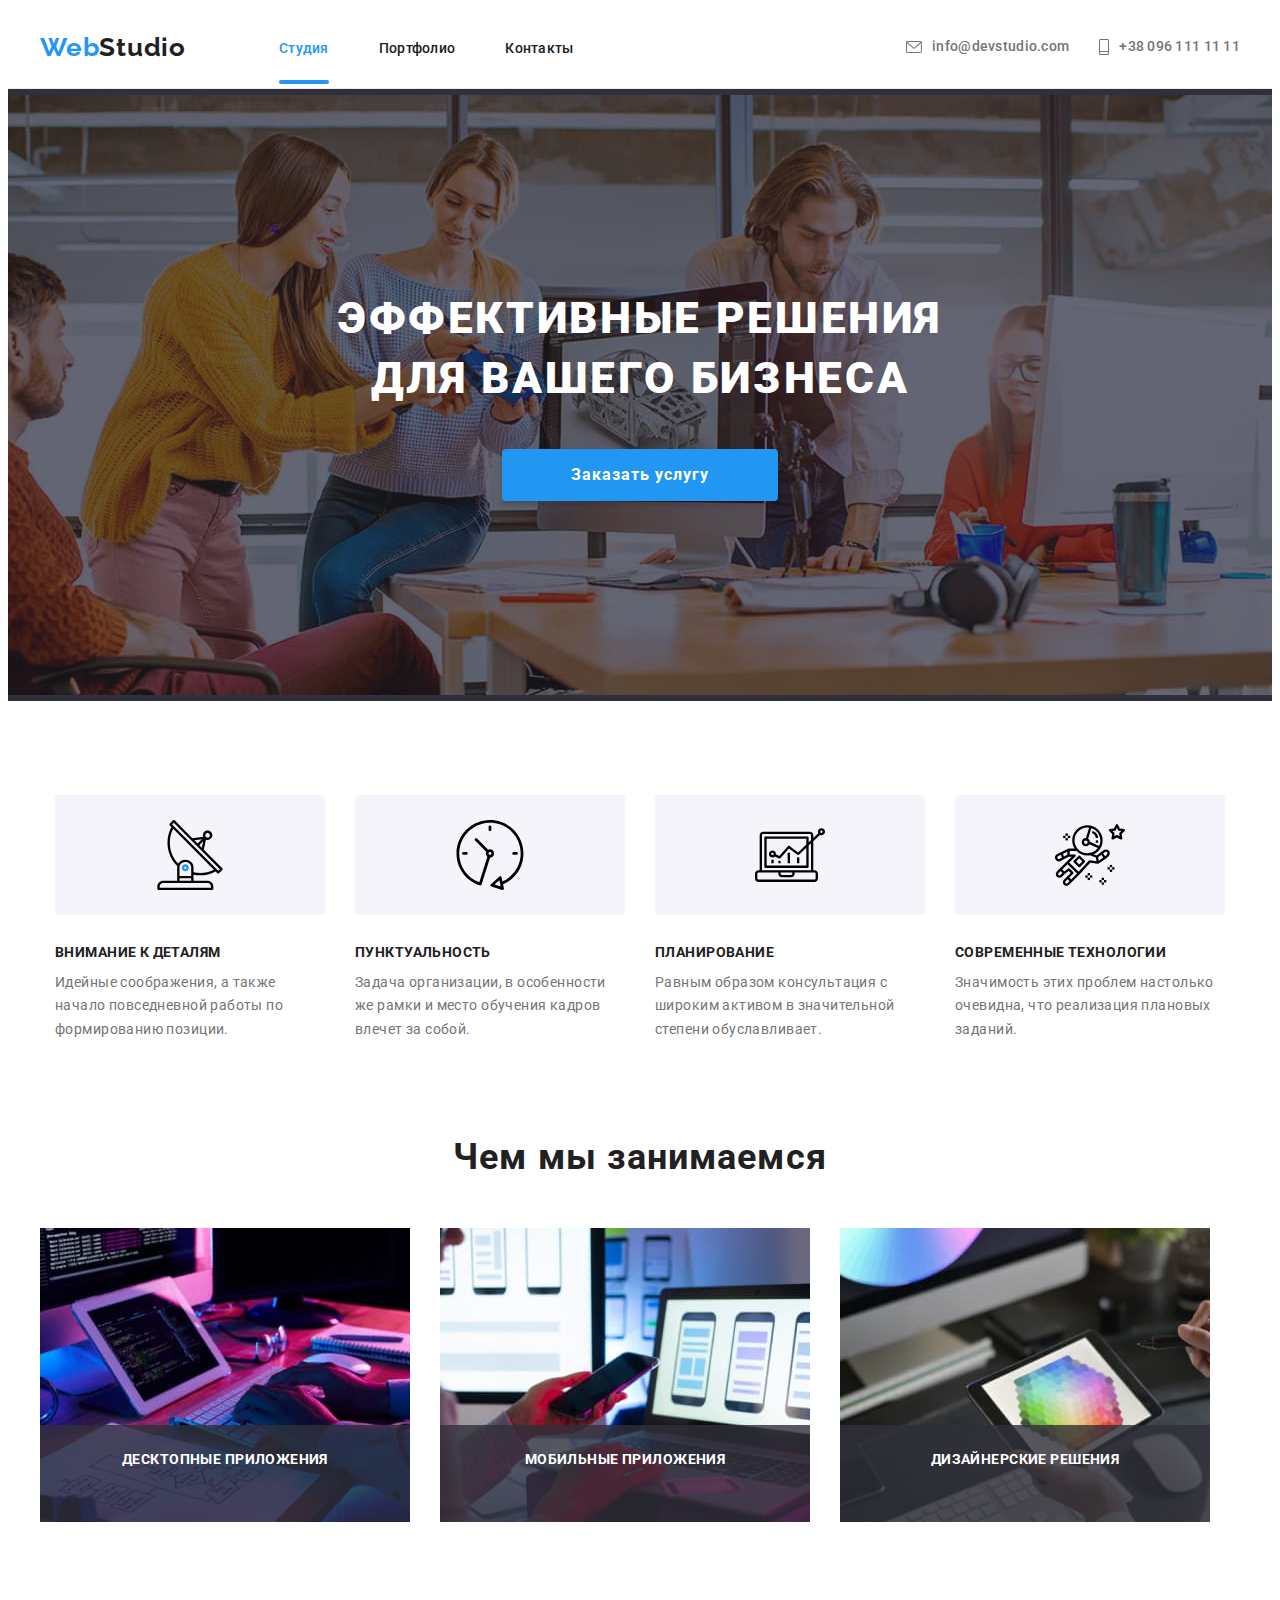
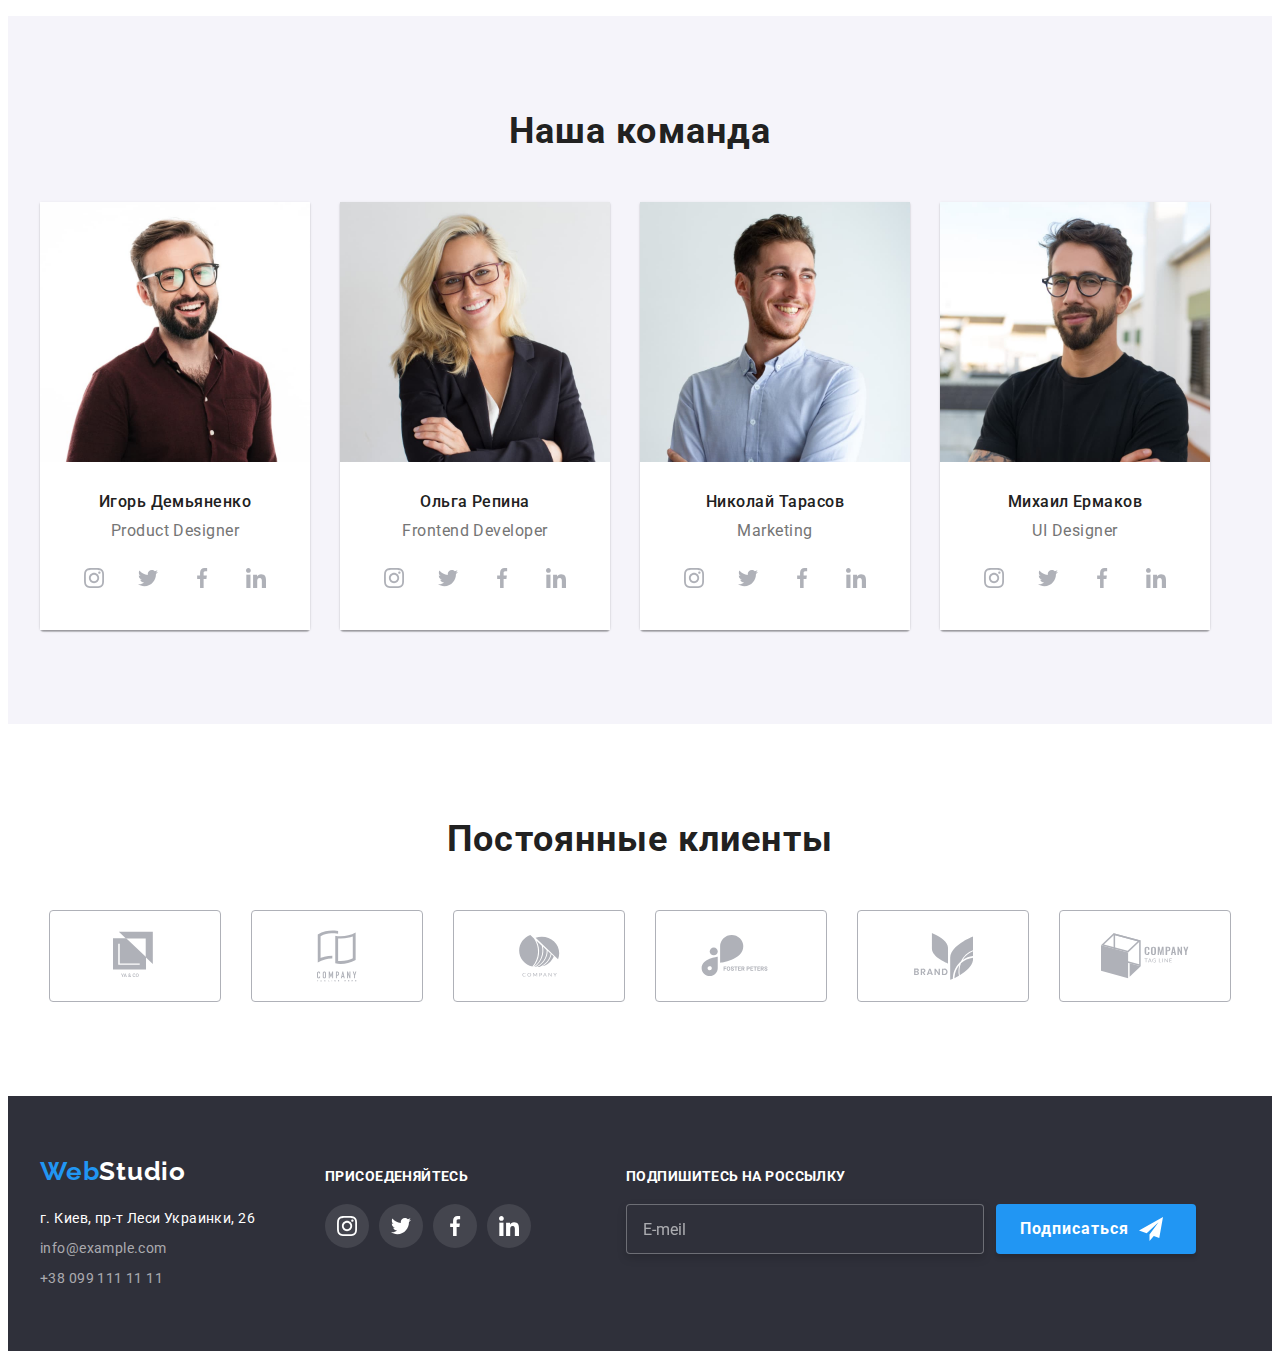
==== commit 98db3c49: "goit-markup-hw-06" ====
--- a/index.html
+++ b/index.html
@@ -357,7 +357,7 @@
             
                 <div class="footer-social">
                     <h3 class="footer-social-text">
-                        ПРИСОЕДЕНЯЙТЕСЬ fghj
+                        ПРИСОЕДЕНЯЙТЕСЬ
                     </h3>
                     <ul class="footer-social-list list">
                         <li class="footer-social-title">
@@ -392,16 +392,16 @@
                 </div>
                 <div class="footer-mailing">
                     <p class="footer-mailing-header">ПОДПИШИТЕСЬ НА РОССЫЛКУ</p>
-                    <div class="footer-mailing-list">
-                        <form action="" >
-                            <input name="user-mail" type="mail" placeholder="E-meil" class="footer-mailing-mail">
+                    <div >
+                        <form class="footer-mailing-list" action="#" >
+                            <input name="user-email" type="email" placeholder="E-meil" class="footer-mailing-mail">
+                            <button type="submit" class="footer-mailing-btn">
+                                Подписаться
+                                <svg class="footer-mailing_btn-icon">
+                                    <use href="./img/sprite.svg#icon-icon_meseng"></use>
+                                </svg>
+                            </button> 
                         </form>
-                        <button type="submit" class="footer-mailing-btn">
-                            Подписаться
-                            <svg class="footer-mailing_btn-icon">
-                                <use href="./img/sprite.svg#icon-icon_meseng"></use>
-                            </svg>
-                        </button>
                     </div>
                 </div>
             </div>
@@ -413,26 +413,44 @@
                         <use href="./img/sprite.svg#icon-close-black-btn"></use>
                     </svg>
                 </button>
-                <form action="" novalidate autocapitalize="no">
-                    <p class="model-text">Оставьте свои данные, мы вам перезвоним</p>
-                    <label class="from-label" for="">
+                <form action="#" class="model-form">
+                    <b class="model-text">Оставьте свои данные, мы вам перезвоним</b>
+                    <label class="from-label" >
                         Имя
-                        <input class="from-input-box" type="name">
+                        <samp class="from-input-title">
+                            <input class="from-input-box" type="text" name="user-name" required minlength="2">
+                            <svg class="input-icon" width="18" height="18">
+                                <use href="./img/sprite.svg#icon-person-backdrop"></use>
+                            </svg>
+                        </samp>
                     </label>
-                    <label class="from-label" for="">
+                    <label class="from-label">
                         Телефон
-                        <input class="from-input-box" type="tel">
+                        <samp class="from-input-title">
+                            <input class="from-input-box" type="tel" name="user-tel" required 
+                            pattern="[0-9]{3}-[0-9]{3}-[0-9]{2}-[0-9]{2}">
+                            <svg class="input-icon" width="18" height="18">
+                                <use href="./img/sprite.svg#icon-phone-backdrop"></use>
+                            </svg>
+                        </samp>
                     </label>
-                    <label class="from-label" for="">
+                    <label class="from-label">
                         Почта
-                        <input class="from-input-box" type="email">
+                        <samp class="from-input-title">
+                            <input class="from-input-box" type="email" name="user-email" required/>
+                            <svg class="input-icon" width="18" height="18">
+                                <use href="./img/sprite.svg#icon-icon_meseng"></use>
+                            </svg>
+                        </samp>
                     </label>
-                    <label class="from-label" for="">
+                    <label class="from-label">
                         Комментарий
-                        <textarea class="from-input-box" width="448" name="" id="" rows="10" placeholder="Введите текст"></textarea>
+                        <textarea class="from-input-textarea"  name="user-text"  placeholder="Введите текст"></textarea>
                     </label>
-                    <label class="from-label from-label-input" for="">
-                        <input class="from-input-box" type="checkbox">Соглашаюсь с рассылкой и принимаю <a href="">Условия договора</a>
+                    <input id="user-term" class="from-input-checkbox visually-hidden" name="user-term" type="checkbox" required>
+                    <label for="user-term" class="from-label from-label-input" >
+                        Соглашаюсь с рассылкой и принимаю&nbsp;
+                        <a href="" class="from-label-link">Условия договора</a>
                     </label>
                     <button type="submit" class="model-btn-push">Отправить</button>
                 </form>
--- a/css/style-html.css
+++ b/css/style-html.css
@@ -782,12 +782,25 @@
     filter: drop-shadow(0px 4px 4px rgba(0, 0, 0, 0.15));
     border-radius: 4px;
     width: 358px;
-height: 50px;
-left: 815px;
-top: 2785px;
-background: #2F303A;
-color: var(--title-color);
-}
+    height: 50px;
+    left: 815px;
+    top: 2785px;
+    background: #2F303A;
+    color: var(--title-color);
+    padding-left: 16px;
+    font-family: var(--main-font);
+    font-weight: 400;
+    font-size: 16px;
+}
+
+.footer-mailing-mail::placeholder{
+    font-family: var(--main-font);
+    font-weight: 400;
+    font-size: 16px;
+    line-height: 1.25;
+    color: rgba(255, 255, 255, 0.6);
+}
+
 
 .footer-mailing-btn{
     padding-left: 24px;
@@ -882,36 +895,146 @@
     height: 50px;
     left: 700px;
     top: 712px;
-
-    background: #2196F3;
+    margin-top: 30px;
+    border: none;
+    font-family: var(--main-font);
+    font-weight: 700;
+    font-size: 16px;
+    line-height: 1.875;
+    align-self: center;
+
+    letter-spacing: 0.06em;
+    cursor: pointer;
+
+    color: var(--title-color);
+    background-color: var(--accent-color);
     box-shadow: 0px 4px 4px rgba(0, 0, 0, 0.15);
     border-radius: 4px;
 }
 
+
 .from-label{
-    display: flex;
-    flex-direction: column;
     font-family: var(--main-font);
     font-weight: 400;
     font-size: 14px;
     line-height: 1.71;
 
     letter-spacing: 0.03em;
-
     color: #757575;
     
 }
 
 .from-input-box{
     border: 1px solid rgba(33, 33, 33, 0.2);
-border-radius: 4px;
+    border-radius: 4px;
+    height: 40px;
+    width: 100%;
+    padding-left: 40px;
+    transition: border-color 250ms cubic-bezier(0.4, 0, 0.2, 1)
+}
+
+.from-input-checkbox:checked+.from-label-input::before{
+    background: var(--accent-color);
+    border: var(--accent-color);
+    background-image:url(../img/picture/html.img/backdrop/Vector.svg);
+    background-repeat:no-repeat ;
+    background-position: center;
+}
+
+.from-input-checkbox:focus+.from-label-input::before,
+.from-input-checkbox:hover+.from-label-input::before{
+ 
+    box-shadow:0 0 0 2px var(--accent-color);
+}
+
+.from-label-input::before{
+    content: "";
+    display: block;
+    width: 16px;
+    height: 16px;
+    border: 2px solid var(--text-color);
+    border-radius: 2px;
+    margin-right: 7px;
+    cursor: pointer;
+    
 }
 
 .from-label-input{
     display: flex;
-    flex-direction: row;
-    align-items: center;
-    justify-content: center;
+    align-items: center;
+    font-size: 14px;
+    
+}
+
+.from-input-title{
+    position: relative;
+    display: block;
+}
+
+
+.from-input-box:focus,
+.from-input-box:hover
+{
+    outline: none;
+    border-color: var(--accent-color);
+}
+
+.from-input-box:focus+.input-icon,
+.from-input-box:hover+.input-icon{
+    fill: var(--accent-color);
+}
+
+.input-icon{
+    position: absolute;
+    top: 50%;
+    left: 11px;
+    transform: translateY(-50%);
+    transition: fill 250ms cubic-bezier(0.4, 0, 0.2, 1);
+
+}
+
+.from-input-textarea{
+    width: 100%;
+    height: 120px;
+    border: 1px solid rgba(33, 33, 33, 0.2);
+    border-radius: 4px;
+    padding: 12px 16px;
+    resize: none;
+    font-family: var(--main-font);
+    font-weight: 400;
+    font-size: 14px;
+    line-height: 1.14;
+    letter-spacing: 0.01em;
+    transition: fill 250ms cubic-bezier(0.4, 0, 0.2, 1);
+}
+
+.from-input-textarea:focus,
+.from-input-textarea:hover{
+    outline: none;
+    border-color: var(--accent-color);
+}
+
+.from-input-textarea::placeholder{
+    color: rgba(117, 117, 117, 0.5);
+    font-family: var(--main-font);
+    font-weight: 400;
+    font-size: 14px;
+    line-height: 1.14;
+    letter-spacing: 0.01em;
+}
+
+.from-label:nth-child(-n+4){
+    margin-bottom: 10px;
+}
+
+.from-label-link{
+    color: var(--accent-color);
+}
+
+.model-form{
+    display: flex;
+    flex-direction: column;
+
 }
 
 .model-text{
@@ -921,7 +1044,8 @@
     line-height: 1.15;
     text-align: center;
     letter-spacing: 0.03em;
-
+    margin-bottom: 12px;
     color: var(--text-color);
 }
 
+
